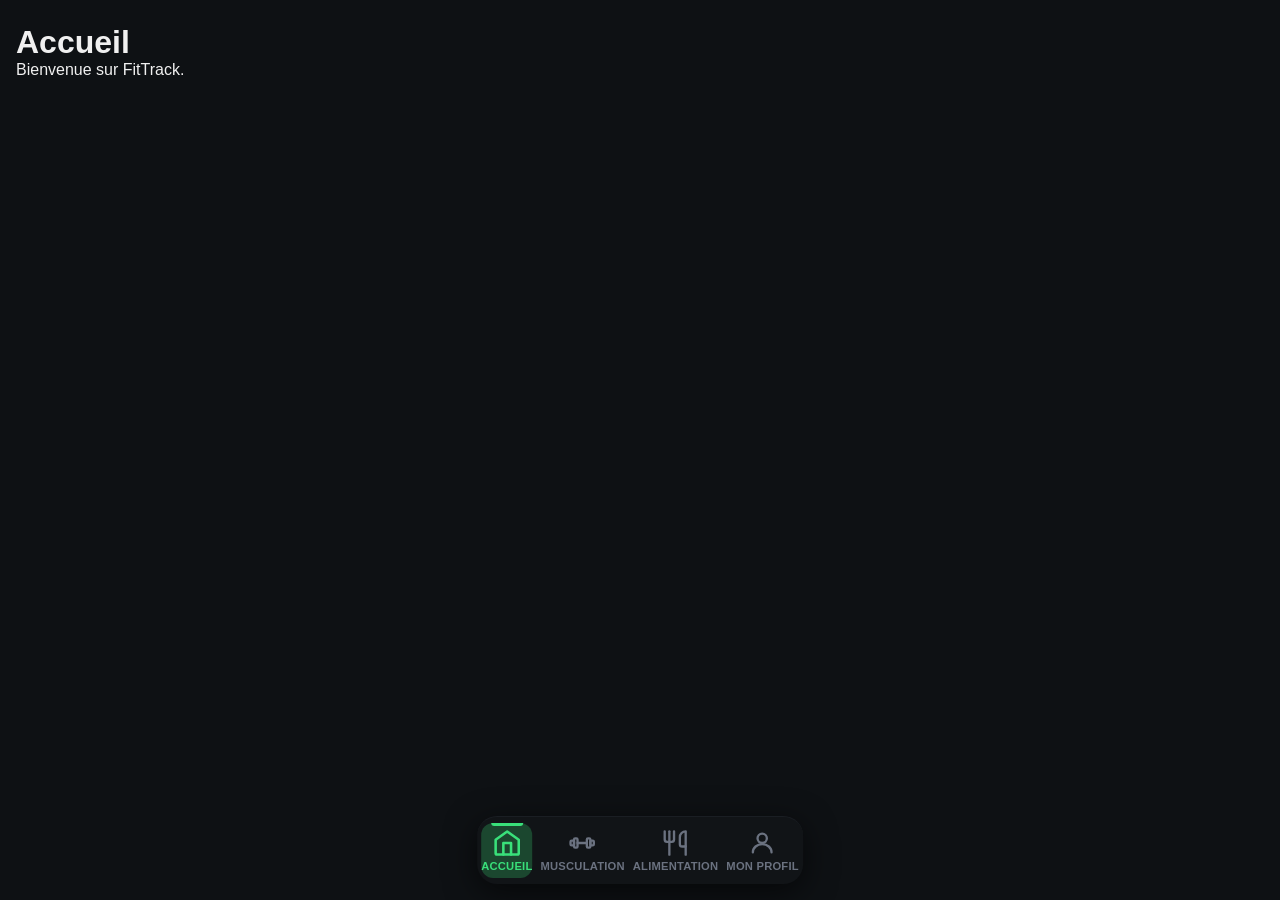
==== index.html @ fcf7e206 "Add files via upload" ====
<!DOCTYPE html>
<html lang="fr">
<head>
  <meta charset="UTF-8">
  <meta name="viewport" content="width=device-width, initial-scale=1.0, user-scalable=no, maximum-scale=1.0">
  <title>FitTrack — Suivi Fitness</title>
  <link rel="stylesheet" href="navbar.css">
</head>
<body>

  <!-- Contenu principal (placeholder) -->
  <main class="main-content">
    <h1>Accueil</h1>
    <p>Bienvenue sur FitTrack.</p>
  </main>

  <!-- ===== NAVBAR FIXE EN BAS ===== -->
  <nav class="bottom-nav" role="navigation" aria-label="Navigation principale">

    <!-- Accueil -->
    <a href="index.html" class="nav-item active" aria-label="Accueil">
      <span class="nav-icon" aria-hidden="true">
        <svg xmlns="http://www.w3.org/2000/svg" viewBox="0 0 24 24" fill="none"
             width="24" height="24"
             stroke="currentColor" stroke-width="2" stroke-linecap="round" stroke-linejoin="round">
          <path d="M3 9.5L12 3l9 6.5V20a1 1 0 0 1-1 1H4a1 1 0 0 1-1-1V9.5z"/>
          <polyline points="9 21 9 12 15 12 15 21"/>
        </svg>
      </span>
      <span class="nav-label">Accueil</span>
    </a>

    <!-- Musculation -->
    <a href="musculation.html" class="nav-item" aria-label="Musculation">
      <span class="nav-icon" aria-hidden="true">
        <svg xmlns="http://www.w3.org/2000/svg" viewBox="0 0 24 24" fill="none"
             width="24" height="24"
             stroke="currentColor" stroke-width="2" stroke-linecap="round" stroke-linejoin="round">
          <rect x="2"  y="10" width="3" height="4" rx="1"/>
          <rect x="19" y="10" width="3" height="4" rx="1"/>
          <rect x="5"  y="8"  width="3" height="8" rx="1"/>
          <rect x="16" y="8"  width="3" height="8" rx="1"/>
          <line x1="8" y1="12" x2="16" y2="12"/>
        </svg>
      </span>
      <span class="nav-label">Musculation</span>
    </a>

    <!-- Alimentation -->
    <a href="alimentation/alimentation.html" class="nav-item" aria-label="Alimentation">
      <span class="nav-icon" aria-hidden="true">
        <svg xmlns="http://www.w3.org/2000/svg" viewBox="0 0 24 24" fill="none"
             width="24" height="24"
             stroke="currentColor" stroke-width="2" stroke-linecap="round" stroke-linejoin="round">
          <path d="M3 2v7c0 1.1.9 2 2 2h4a2 2 0 0 0 2-2V2"/>
          <path d="M7 2v20"/>
          <path d="M21 15V2a5 5 0 0 0-5 5v6c0 1.1.9 2 2 2h3"/>
          <line x1="21" y1="15" x2="21" y2="22"/>
        </svg>
      </span>
      <span class="nav-label">Alimentation</span>
    </a>

    <!-- Mon profil -->
    <a href="profil.html" class="nav-item" aria-label="Mon profil">
      <span class="nav-icon" aria-hidden="true">
        <svg xmlns="http://www.w3.org/2000/svg" viewBox="0 0 24 24" fill="none"
             width="24" height="24"
             stroke="currentColor" stroke-width="2" stroke-linecap="round" stroke-linejoin="round">
          <circle cx="12" cy="8" r="4"/>
          <path d="M4 20c0-4 3.6-7 8-7s8 3 8 7"/>
        </svg>
      </span>
      <span class="nav-label">Mon profil</span>
    </a>

  </nav>
  <!-- ===== FIN NAVBAR ===== -->

</body>
</html>
---- navbar.css ----
/* ============================================================
   FITTRACK — NAVBAR FIXE BAS
   Mobile First | HTML5 + CSS3 uniquement
   ============================================================ */

/* === Variables de design fitness === */
:root {
  --bg-nav:       #111417;        /* fond navbar : noir charbon          */
  --bg-nav-top:   #1a1e23;        /* liseré supérieur légèrement plus clair */
  --accent:       #39e07a;        /* vert dynamique fitness               */
  --accent-glow:  rgba(57, 224, 122, 0.25); /* halo couleur active       */
  --text-idle:    #6b7280;        /* icône / texte inactif                */
  --text-active:  #ffffff;        /* texte état actif                     */
  --nav-height:   68px;           /* hauteur confortable pour le doigt    */
  --radius-nav:   16px 16px 0 0;  /* coins arrondis en haut de la navbar  */
  --transition:   0.2s ease;
}

/* === Reset minimal === */
*, *::before, *::after {
  box-sizing: border-box;
  margin: 0;
  padding: 0;
}

/* === Bloquer le zoom double-tap iOS (Safari + PWA) === */
html {
  touch-action: manipulation;
}
body {
  touch-action: manipulation;
}

/* === Body : padding-bottom pour ne pas masquer le contenu === */
body {
  font-family: -apple-system, BlinkMacSystemFont, "Segoe UI", Roboto, sans-serif;
  background: #0e1114;
  color: #f0f0f0;
  /* On réserve l'espace de la navbar en bas */
  padding-bottom: var(--nav-height);
  min-height: 100vh;
}

/* === Contenu principal (placeholder) === */
.main-content {
  padding: 1.5rem 1rem;
}

/* ============================================================
   NAVBAR
   ============================================================ */
.bottom-nav {
  /* Positionnement fixe en bas */
  position: fixed;
  bottom: 0;
  left: 0;
  right: 0;
  z-index: 1000;

  /* Dimensions et forme */
  height: var(--nav-height);
  border-radius: var(--radius-nav);

  /* Fond et bordure supérieure subtile */
  background-color: var(--bg-nav);
  border-top: 1px solid var(--bg-nav-top);

  /* Ombre portée vers le haut pour effet "flottant" */
  box-shadow: 0 -4px 20px rgba(0, 0, 0, 0.55);

  /* Disposition des boutons */
  display: flex;
  align-items: stretch;
}

/* ============================================================
   ITEM DE NAVIGATION
   ============================================================ */
.nav-item {
  /* Chaque bouton occupe 1/4 de la largeur */
  flex: 1;

  /* Disposition verticale icône + texte */
  display: flex;
  flex-direction: column;
  align-items: center;
  justify-content: center;
  gap: 4px;

  /* Couleur par défaut (inactif) */
  color: var(--text-idle);
  text-decoration: none;

  /* Arrondi léger pour l'effet "app" */
  border-radius: 12px;
  margin: 6px 4px;

  /* Transition fluide */
  transition: color var(--transition), background-color var(--transition);

  /* Curseur pointeur */
  cursor: pointer;

  /* Empêche la sélection de texte au tap */
  user-select: none;
  -webkit-tap-highlight-color: transparent;
}

/* --- Icône SVG --- */
.nav-icon {
  display: flex;
  align-items: center;
  justify-content: center;
  width: 26px;
  height: 26px;
  transition: transform var(--transition);
}

.nav-icon svg {
  width: 100%;
  height: 100%;
}

/* --- Label texte --- */
.nav-label {
  font-size: 0.65rem;       /* petite taille lisible sur mobile */
  font-weight: 600;
  letter-spacing: 0.02em;
  text-transform: uppercase;
  line-height: 1;
  white-space: nowrap;
}

/* ============================================================
   ÉTAT HOVER (desktop)
   ============================================================ */
.nav-item:hover {
  color: #c8fad9;                              /* vert clair doux         */
  background-color: rgba(57, 224, 122, 0.08); /* halo très discret        */
}

.nav-item:hover .nav-icon {
  transform: translateY(-2px);                 /* légère montée de l'icône */
}

/* ============================================================
   ÉTAT ACTIF (.active)
   Ajouter manuellement sur chaque page ou via JS si besoin
   ============================================================ */
.nav-item.active {
  color: var(--accent);                        /* vert accent vif          */
  background-color: var(--accent-glow);        /* halo coloré              */
}

/* Trait indicateur en haut du bouton actif */
.nav-item.active::before {
  content: "";
  position: absolute;
  top: 0;
  left: 50%;
  transform: translateX(-50%);
  width: 32px;
  height: 3px;
  background: var(--accent);
  border-radius: 0 0 4px 4px;
}

/* On positionne le parent en relative pour ::before */
.bottom-nav {
  position: fixed; /* déjà défini, mais nécessaire pour les enfants */
}

.nav-item {
  position: relative; /* contexte pour le trait ::before */
}

.nav-item.active .nav-icon {
  transform: scale(1.1);                       /* icône légèrement agrandie */
}

/* ============================================================
   RESPONSIVE — Desktop (≥ 768px)
   ============================================================ */
@media (min-width: 768px) {

  /* Centrer la navbar et lui donner une largeur max */
  .bottom-nav {
    max-width: 480px;
    left: 50%;
    right: auto;
    transform: translateX(-50%);

    /* Coins arrondis tout autour sur desktop */
    border-radius: 20px;
    bottom: 16px;

    /* Ombre plus marquée pour l'effet flottant */
    box-shadow: 0 8px 32px rgba(0, 0, 0, 0.6);
  }

  /* Labels légèrement plus grands */
  .nav-label {
    font-size: 0.7rem;
  }

  /* Icônes un peu plus grandes */
  .nav-icon {
    width: 28px;
    height: 28px;
  }

  /* Padding-bottom ajusté pour le desktop */
  body {
    padding-bottom: calc(var(--nav-height) + 24px);
  }
}
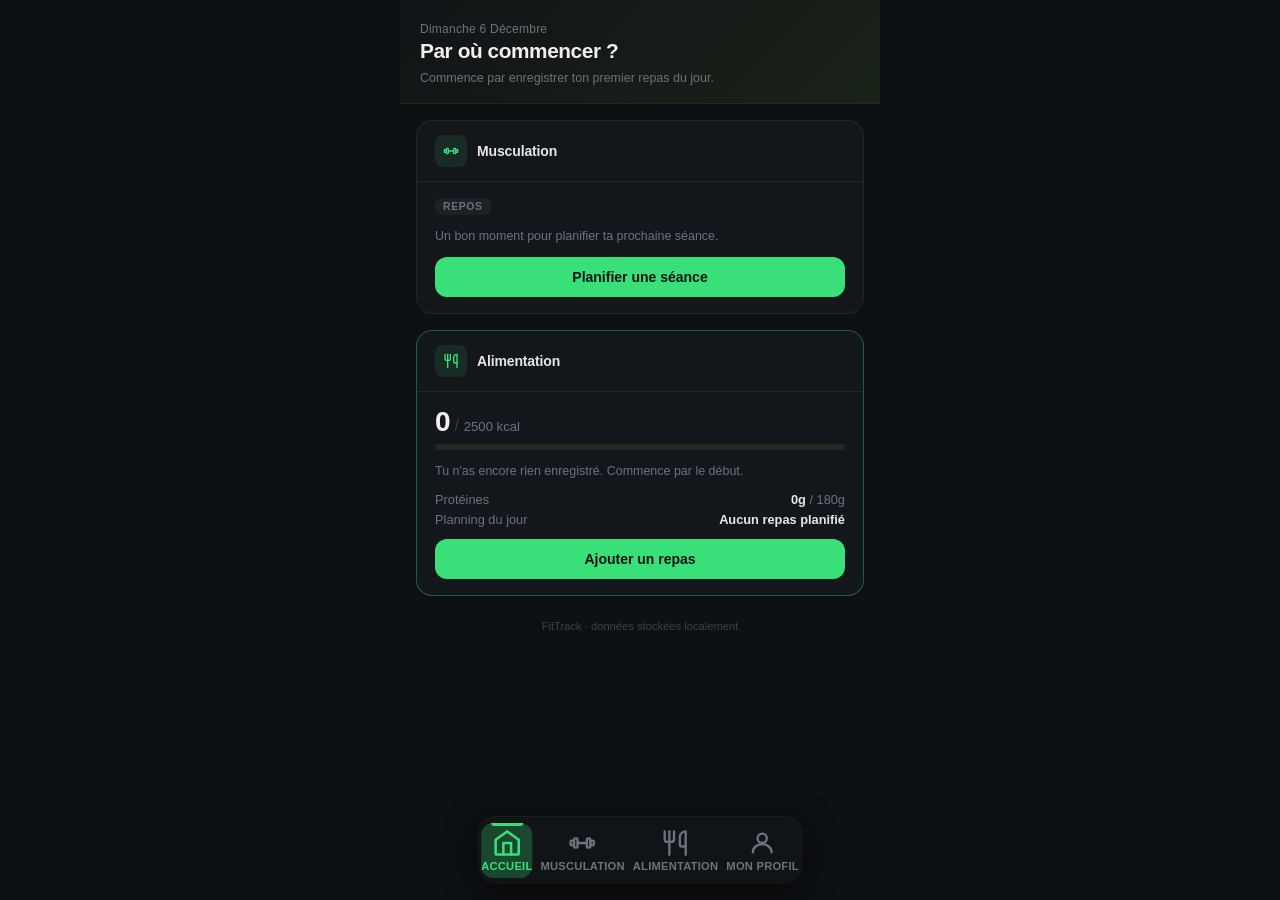
==== commit 324ab72e: "Add files via upload" ====
--- a/index.html
+++ b/index.html
@@ -3,21 +3,69 @@
 <head>
   <meta charset="UTF-8">
   <meta name="viewport" content="width=device-width, initial-scale=1.0, user-scalable=no, maximum-scale=1.0">
-  <title>FitTrack — Suivi Fitness</title>
+  <title>FitTrack — Accueil</title>
   <link rel="stylesheet" href="navbar.css">
+  <link rel="stylesheet" href="index.css">
 </head>
 <body>
 
-  <!-- Contenu principal (placeholder) -->
-  <main class="main-content">
-    <h1>Accueil</h1>
-    <p>Bienvenue sur FitTrack.</p>
+  <!-- ===== EN-TÊTE SALUTATION ===== -->
+  <header class="home-header">
+    <p id="home-date" class="home-header__date"></p>
+    <p id="home-message" class="home-header__message">Chargement…</p>
+    <p id="home-hint" class="home-header__hint"></p>
+  </header>
+
+  <!-- ===== CONTENU PRINCIPAL ===== -->
+  <main class="home-main">
+
+    <!-- ─── Bloc Musculation ─── -->
+    <section class="home-card" id="home-muscu-card" aria-label="Musculation">
+      <div class="home-card__head">
+        <span class="home-card__head-icon" aria-hidden="true">
+          <svg xmlns="http://www.w3.org/2000/svg" viewBox="0 0 24 24" fill="none"
+               stroke="currentColor" stroke-width="2" stroke-linecap="round" stroke-linejoin="round">
+            <rect x="2"  y="10" width="3" height="4" rx="1"/>
+            <rect x="19" y="10" width="3" height="4" rx="1"/>
+            <rect x="5"  y="8"  width="3" height="8" rx="1"/>
+            <rect x="16" y="8"  width="3" height="8" rx="1"/>
+            <line x1="8" y1="12" x2="16" y2="12"/>
+          </svg>
+        </span>
+        <h2 class="home-card__title">Musculation</h2>
+      </div>
+      <div id="home-muscu-block" class="home-card__body">
+        <!-- Rendu par accueil.js -->
+      </div>
+    </section>
+
+    <!-- ─── Bloc Alimentation ─── -->
+    <section class="home-card" id="home-alim-card" aria-label="Alimentation">
+      <div class="home-card__head">
+        <span class="home-card__head-icon" aria-hidden="true">
+          <svg xmlns="http://www.w3.org/2000/svg" viewBox="0 0 24 24" fill="none"
+               stroke="currentColor" stroke-width="2" stroke-linecap="round" stroke-linejoin="round">
+            <path d="M3 2v7c0 1.1.9 2 2 2h4a2 2 0 0 0 2-2V2"/>
+            <path d="M7 2v20"/>
+            <path d="M21 15V2a5 5 0 0 0-5 5v6c0 1.1.9 2 2 2h3"/>
+            <line x1="21" y1="15" x2="21" y2="22"/>
+          </svg>
+        </span>
+        <h2 class="home-card__title">Alimentation</h2>
+      </div>
+      <div id="home-alim-block" class="home-card__body">
+        <!-- Rendu par accueil.js -->
+      </div>
+    </section>
+
+    <!-- ─── Pied de page ─── -->
+    <p class="home-footer">FitTrack · données stockées localement</p>
+
   </main>
 
   <!-- ===== NAVBAR FIXE EN BAS ===== -->
   <nav class="bottom-nav" role="navigation" aria-label="Navigation principale">
 
-    <!-- Accueil -->
     <a href="index.html" class="nav-item active" aria-label="Accueil">
       <span class="nav-icon" aria-hidden="true">
         <svg xmlns="http://www.w3.org/2000/svg" viewBox="0 0 24 24" fill="none"
@@ -30,7 +78,6 @@
       <span class="nav-label">Accueil</span>
     </a>
 
-    <!-- Musculation -->
     <a href="musculation.html" class="nav-item" aria-label="Musculation">
       <span class="nav-icon" aria-hidden="true">
         <svg xmlns="http://www.w3.org/2000/svg" viewBox="0 0 24 24" fill="none"
@@ -46,7 +93,6 @@
       <span class="nav-label">Musculation</span>
     </a>
 
-    <!-- Alimentation -->
     <a href="alimentation/alimentation.html" class="nav-item" aria-label="Alimentation">
       <span class="nav-icon" aria-hidden="true">
         <svg xmlns="http://www.w3.org/2000/svg" viewBox="0 0 24 24" fill="none"
@@ -61,7 +107,6 @@
       <span class="nav-label">Alimentation</span>
     </a>
 
-    <!-- Mon profil -->
     <a href="profil.html" class="nav-item" aria-label="Mon profil">
       <span class="nav-icon" aria-hidden="true">
         <svg xmlns="http://www.w3.org/2000/svg" viewBox="0 0 24 24" fill="none"
@@ -75,7 +120,8 @@
     </a>
 
   </nav>
-  <!-- ===== FIN NAVBAR ===== -->
 
+  <script src="js/data.js"></script>
+  <script src="js/accueil.js"></script>
 </body>
 </html>
--- a/index.css
+++ b/index.css
@@ -0,0 +1,324 @@
+/* ============================================================
+   FITTRACK — PAGE ACCUEIL (tableau de bord journalier)
+   Mobile First | Vanilla CSS
+   ============================================================ */
+
+body {
+  max-width: 480px;
+  margin-left: auto;
+  margin-right: auto;
+}
+
+/* ============================================================
+   EN-TÊTE SALUTATION
+   ============================================================ */
+.home-header {
+  padding: 1.375rem 1.25rem 1rem;
+  background: linear-gradient(135deg, #111417 0%, #1a2318 100%);
+  border-bottom: 1px solid #1f2a22;
+}
+
+.home-header__date {
+  font-size: 0.75rem;
+  color: #6b7280;
+  text-transform: capitalize;
+  letter-spacing: 0.02em;
+}
+
+.home-header__message {
+  font-size: 1.3rem;
+  font-weight: 700;
+  color: #f0f0f0;
+  margin-top: 0.2rem;
+  letter-spacing: -0.02em;
+  line-height: 1.2;
+}
+
+.home-header__hint {
+  font-size: 0.78rem;
+  color: #6b7280;
+  margin-top: 0.3rem;
+  line-height: 1.45;
+}
+
+/* ============================================================
+   CONTENU PRINCIPAL
+   ============================================================ */
+.home-main {
+  display: flex;
+  flex-direction: column;
+  gap: 1rem;
+  padding: 1rem;
+}
+
+/* ============================================================
+   CARTES
+   ============================================================ */
+.home-card {
+  background: #13171b;
+  border: 1px solid #1f2a22;
+  border-radius: 16px;
+  overflow: hidden;
+  transition: border-color 0.2s ease;
+}
+
+/* Carte prioritaire du jour — légère bordure accent */
+.home-card--priority {
+  border-color: rgba(57, 224, 122, 0.35);
+}
+
+.home-card__head {
+  display: flex;
+  align-items: center;
+  gap: 0.625rem;
+  padding: 0.875rem 1.125rem;
+  border-bottom: 1px solid #1f2a22;
+}
+
+.home-card__head-icon {
+  display: flex;
+  align-items: center;
+  justify-content: center;
+  width: 32px;
+  height: 32px;
+  background: rgba(57, 224, 122, 0.1);
+  border-radius: 8px;
+  color: #39e07a;
+  flex-shrink: 0;
+}
+
+.home-card__head-icon svg {
+  width: 16px;
+  height: 16px;
+}
+
+.home-card__title {
+  font-size: 0.875rem;
+  font-weight: 700;
+  color: #e5e7eb;
+  letter-spacing: -0.01em;
+}
+
+.home-card__body {
+  padding: 1rem 1.125rem;
+  display: flex;
+  flex-direction: column;
+  gap: 0.75rem;
+}
+
+/* ============================================================
+   BADGES STATUT
+   ============================================================ */
+.home-card__status {
+  display: inline-flex;
+  align-items: center;
+  gap: 0.35rem;
+  font-size: 0.65rem;
+  font-weight: 700;
+  padding: 3px 8px;
+  border-radius: 6px;
+  text-transform: uppercase;
+  letter-spacing: 0.06em;
+  width: fit-content;
+}
+
+.home-card__status--planned {
+  background: rgba(251, 191, 36, 0.12);
+  color: #fbbf24;
+}
+
+.home-card__status--active {
+  background: rgba(57, 224, 122, 0.15);
+  color: #39e07a;
+}
+
+.home-card__status-dot {
+  display: inline-block;
+  width: 6px;
+  height: 6px;
+  border-radius: 50%;
+  background: #39e07a;
+  animation: pulse-dot 1.2s ease-in-out infinite;
+}
+
+@keyframes pulse-dot {
+  0%, 100% { opacity: 1; }
+  50%       { opacity: 0.35; }
+}
+
+.home-card__status--done {
+  background: rgba(57, 224, 122, 0.1);
+  color: #39e07a;
+}
+
+.home-card__status--rest {
+  background: rgba(107, 114, 128, 0.1);
+  color: #6b7280;
+}
+
+/* ============================================================
+   TEXTE INFO (nom séance, etc.)
+   ============================================================ */
+.home-card__info {
+  font-size: 0.9rem;
+  font-weight: 600;
+  color: #e5e7eb;
+  line-height: 1.3;
+}
+
+.home-card__info--secondary {
+  font-size: 0.8rem;
+  font-weight: 400;
+  color: #6b7280;
+}
+
+/* Texte coach — discret, sous le badge ou l'info principale */
+.home-card__coach {
+  font-size: 0.78rem;
+  color: #6b7280;
+  line-height: 1.45;
+}
+
+/* ============================================================
+   BOUTONS
+   ============================================================ */
+.home-btn {
+  display: flex;
+  align-items: center;
+  justify-content: center;
+  gap: 0.5rem;
+  width: 100%;
+  padding: 0.75rem 1rem;
+  border: none;
+  border-radius: 12px;
+  font-size: 0.875rem;
+  font-weight: 600;
+  cursor: pointer;
+  text-decoration: none;
+  text-align: center;
+  transition: opacity 0.15s ease, transform 0.1s ease;
+  -webkit-tap-highlight-color: transparent;
+  font-family: inherit;
+  box-sizing: border-box;
+}
+
+.home-btn:active {
+  transform: scale(0.97);
+}
+
+.home-btn--primary {
+  background: #39e07a;
+  color: #0e1114;
+}
+
+.home-btn--primary:hover {
+  opacity: 0.88;
+}
+
+.home-btn--ghost {
+  background: transparent;
+  color: #6b7280;
+  border: 1px solid #1f2a22;
+  font-size: 0.8rem;
+  font-weight: 500;
+  padding: 0.6rem 1rem;
+}
+
+.home-btn--ghost:hover {
+  color: #e5e7eb;
+  border-color: #374151;
+}
+
+/* ============================================================
+   BLOC ALIMENTATION — calories + barre
+   ============================================================ */
+.home-alim-macro {
+  display: flex;
+  flex-direction: column;
+  gap: 0.5rem;
+}
+
+.home-alim-macro__main {
+  display: flex;
+  align-items: baseline;
+  gap: 0.3rem;
+}
+
+.home-alim-macro__val {
+  font-size: 1.75rem;
+  font-weight: 800;
+  color: #f0f0f0;
+  letter-spacing: -0.03em;
+  line-height: 1;
+}
+
+.home-alim-macro__sep {
+  font-size: 1rem;
+  color: #374151;
+  font-weight: 400;
+}
+
+.home-alim-macro__goal {
+  font-size: 0.82rem;
+  color: #6b7280;
+  font-weight: 500;
+}
+
+.home-alim-bar {
+  height: 6px;
+  background: #1f2a22;
+  border-radius: 3px;
+  overflow: hidden;
+}
+
+.home-alim-bar__fill {
+  height: 100%;
+  background: #39e07a;
+  border-radius: 3px;
+  transition: width 0.45s ease;
+  min-width: 0;
+}
+
+.home-alim-bar__fill--over {
+  background: #f87171;
+}
+
+/* ============================================================
+   BLOC ALIMENTATION — macros secondaires
+   ============================================================ */
+.home-alim-secondary {
+  display: flex;
+  flex-direction: column;
+  gap: 0.3rem;
+}
+
+.home-alim-secondary__item {
+  display: flex;
+  align-items: center;
+  justify-content: space-between;
+  font-size: 0.8rem;
+}
+
+.home-alim-secondary__label {
+  color: #6b7280;
+}
+
+.home-alim-secondary__val {
+  color: #e5e7eb;
+  font-weight: 600;
+}
+
+.home-alim-secondary__goal {
+  color: #6b7280;
+  font-weight: 400;
+}
+
+/* ============================================================
+   SECTION INFO APP (bas de page)
+   ============================================================ */
+.home-footer {
+  text-align: center;
+  padding: 0.5rem 0 0.25rem;
+  font-size: 0.7rem;
+  color: #374151;
+}
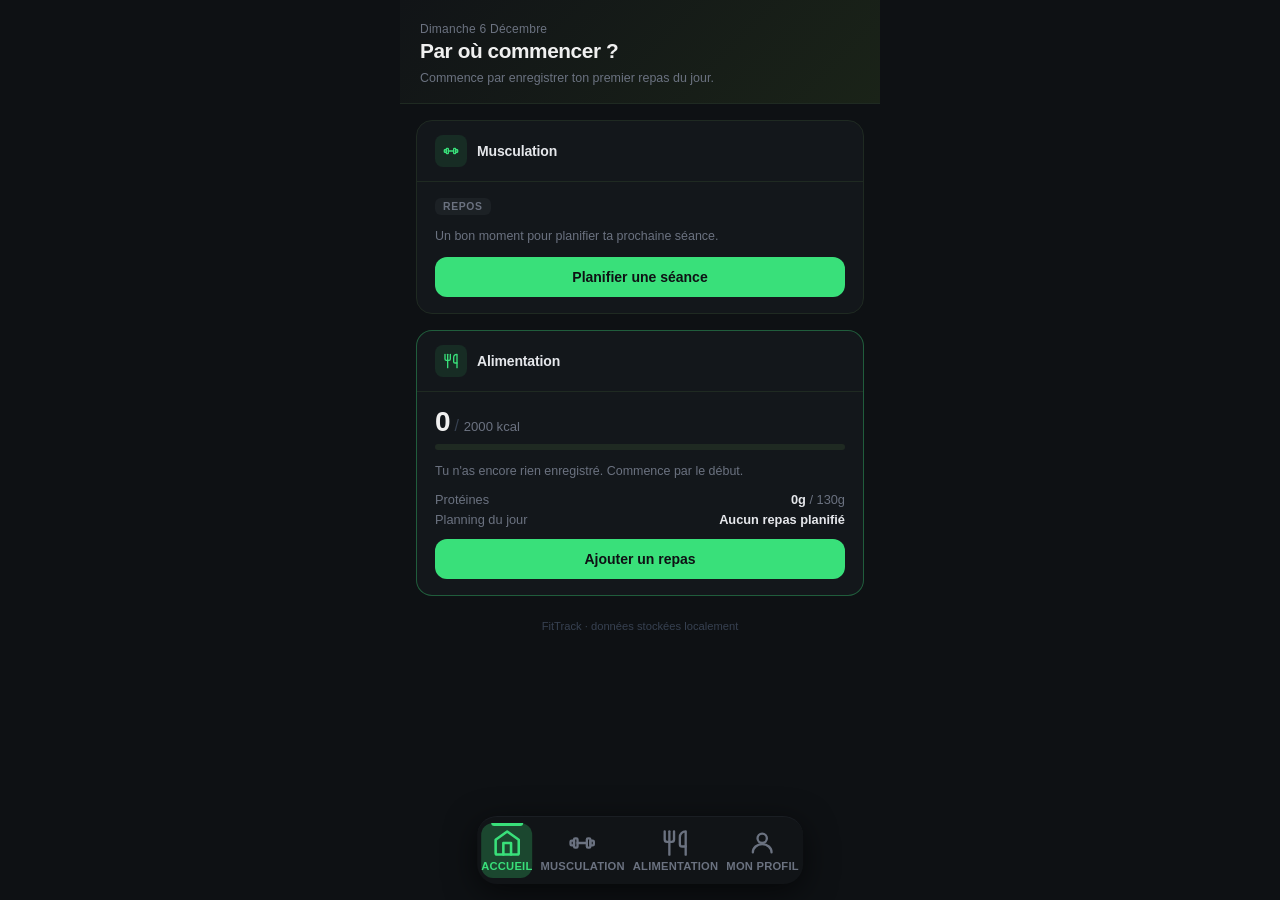
==== commit d6258a66: "Add files via upload" ====
--- a/index.html
+++ b/index.html
@@ -54,6 +54,27 @@
         <h2 class="home-card__title">Alimentation</h2>
       </div>
       <div id="home-alim-block" class="home-card__body">
+        <!-- Rendu par accueil.js -->
+      </div>
+    </section>
+
+    <!-- ─── Bloc Objectif (rendu seulement si profil configuré) ─── -->
+    <section class="home-card" id="home-objectif-card" aria-label="Mon objectif" hidden>
+      <div class="home-card__head">
+        <span class="home-card__head-icon" aria-hidden="true">
+          <svg xmlns="http://www.w3.org/2000/svg" viewBox="0 0 24 24" fill="none"
+               stroke="currentColor" stroke-width="2" stroke-linecap="round" stroke-linejoin="round">
+            <circle cx="12" cy="12" r="10"/>
+            <circle cx="12" cy="12" r="3"/>
+            <line x1="12" y1="2"  x2="12" y2="5"/>
+            <line x1="12" y1="19" x2="12" y2="22"/>
+            <line x1="2"  y1="12" x2="5"  y2="12"/>
+            <line x1="19" y1="12" x2="22" y2="12"/>
+          </svg>
+        </span>
+        <h2 class="home-card__title">Mon objectif</h2>
+      </div>
+      <div id="home-objectif-block" class="home-card__body">
         <!-- Rendu par accueil.js -->
       </div>
     </section>
--- a/index.css
+++ b/index.css
@@ -314,6 +314,96 @@
 }
 
 /* ============================================================
+   BLOC OBJECTIF — poids projeté + barre période + macros
+   ============================================================ */
+
+/* Poids initial → poids cible */
+.home-objectif-poids {
+  display: flex;
+  align-items: center;
+  gap: 0.5rem;
+}
+
+.home-objectif-poids__now {
+  font-size: 1.3rem;
+  font-weight: 800;
+  color: #f0f0f0;
+  letter-spacing: -0.02em;
+}
+
+.home-objectif-poids__sep {
+  font-size: 1rem;
+  color: #374151;
+}
+
+.home-objectif-poids__target {
+  font-size: 1.1rem;
+  font-weight: 700;
+  color: #39e07a;
+  letter-spacing: -0.02em;
+}
+
+/* Barre de progression temporelle */
+.home-objectif-period {
+  display: flex;
+  flex-direction: column;
+  gap: 0.35rem;
+}
+
+.home-objectif-period__bar {
+  height: 5px;
+  background: #1f2a22;
+  border-radius: 3px;
+  overflow: hidden;
+}
+
+.home-objectif-period__fill {
+  height: 100%;
+  background: #39e07a;
+  border-radius: 3px;
+  transition: width 0.4s ease;
+  min-width: 0;
+}
+
+.home-objectif-period__labels {
+  display: flex;
+  justify-content: space-between;
+  font-size: 0.7rem;
+  color: #6b7280;
+}
+
+/* Macros cibles (4 colonnes) */
+.home-objectif-macros {
+  display: grid;
+  grid-template-columns: repeat(4, 1fr);
+  gap: 0.5rem;
+  background: #1a1e23;
+  border-radius: 10px;
+  padding: 0.625rem 0.5rem;
+}
+
+.home-objectif-macro {
+  display: flex;
+  flex-direction: column;
+  align-items: center;
+  gap: 0.15rem;
+}
+
+.home-objectif-macro__val {
+  font-size: 0.9rem;
+  font-weight: 700;
+  color: #e5e7eb;
+  letter-spacing: -0.01em;
+}
+
+.home-objectif-macro__lbl {
+  font-size: 0.6rem;
+  color: #6b7280;
+  text-transform: uppercase;
+  letter-spacing: 0.04em;
+}
+
+/* ============================================================
    SECTION INFO APP (bas de page)
    ============================================================ */
 .home-footer {
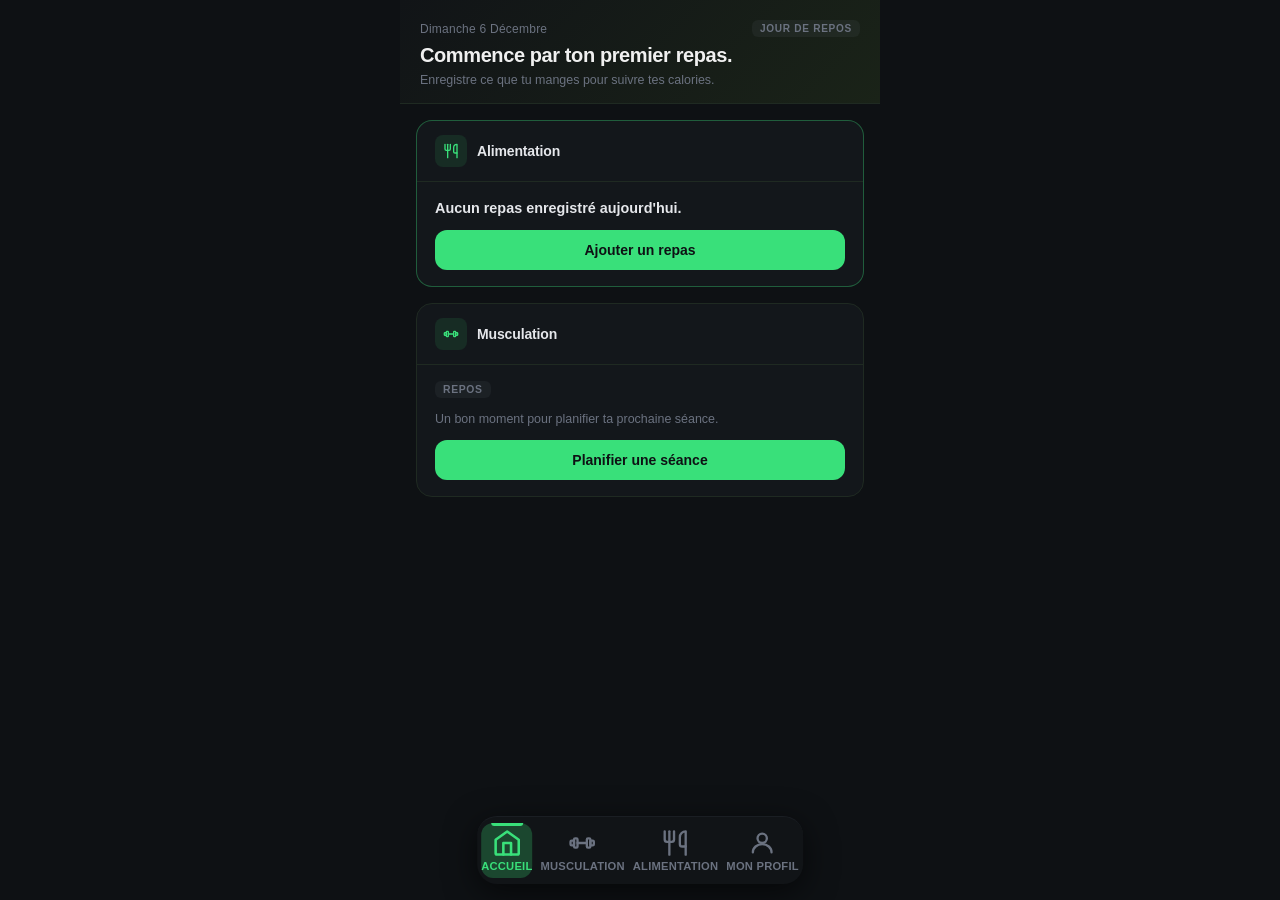
==== commit 3da6f11a: "Add files via upload" ====
--- a/index.html
+++ b/index.html
@@ -9,11 +9,15 @@
 </head>
 <body>
 
-  <!-- ===== EN-TÊTE SALUTATION ===== -->
+  <!-- ===== EN-TÊTE ===== -->
   <header class="home-header">
-    <p id="home-date" class="home-header__date"></p>
+    <div class="home-header__top">
+      <p id="home-date" class="home-header__date"></p>
+      <span id="home-mode-badge" class="home-mode-badge" hidden></span>
+    </div>
     <p id="home-message" class="home-header__message">Chargement…</p>
     <p id="home-hint" class="home-header__hint"></p>
+    <p id="home-goal-strip" class="home-goal-strip" hidden></p>
   </header>
 
   <!-- ===== CONTENU PRINCIPAL ===== -->
@@ -57,30 +61,6 @@
         <!-- Rendu par accueil.js -->
       </div>
     </section>
-
-    <!-- ─── Bloc Objectif (rendu seulement si profil configuré) ─── -->
-    <section class="home-card" id="home-objectif-card" aria-label="Mon objectif" hidden>
-      <div class="home-card__head">
-        <span class="home-card__head-icon" aria-hidden="true">
-          <svg xmlns="http://www.w3.org/2000/svg" viewBox="0 0 24 24" fill="none"
-               stroke="currentColor" stroke-width="2" stroke-linecap="round" stroke-linejoin="round">
-            <circle cx="12" cy="12" r="10"/>
-            <circle cx="12" cy="12" r="3"/>
-            <line x1="12" y1="2"  x2="12" y2="5"/>
-            <line x1="12" y1="19" x2="12" y2="22"/>
-            <line x1="2"  y1="12" x2="5"  y2="12"/>
-            <line x1="19" y1="12" x2="22" y2="12"/>
-          </svg>
-        </span>
-        <h2 class="home-card__title">Mon objectif</h2>
-      </div>
-      <div id="home-objectif-block" class="home-card__body">
-        <!-- Rendu par accueil.js -->
-      </div>
-    </section>
-
-    <!-- ─── Pied de page ─── -->
-    <p class="home-footer">FitTrack · données stockées localement</p>
 
   </main>
 
--- a/index.css
+++ b/index.css
@@ -10,12 +10,23 @@
 }
 
 /* ============================================================
-   EN-TÊTE SALUTATION
+   EN-TÊTE
    ============================================================ */
 .home-header {
-  padding: 1.375rem 1.25rem 1rem;
+  padding: 1.25rem 1.25rem 0.875rem;
   background: linear-gradient(135deg, #111417 0%, #1a2318 100%);
   border-bottom: 1px solid #1f2a22;
+  display: flex;
+  flex-direction: column;
+  gap: 0.25rem;
+}
+
+/* Ligne date + badge de mode */
+.home-header__top {
+  display: flex;
+  align-items: center;
+  justify-content: space-between;
+  gap: 0.5rem;
 }
 
 .home-header__date {
@@ -25,11 +36,43 @@
   letter-spacing: 0.02em;
 }
 
+/* Badge de mode contextuel */
+.home-mode-badge {
+  font-size: 0.63rem;
+  font-weight: 700;
+  text-transform: uppercase;
+  letter-spacing: 0.07em;
+  padding: 3px 8px;
+  border-radius: 6px;
+  white-space: nowrap;
+  flex-shrink: 0;
+}
+
+.home-mode-badge--active {
+  background: rgba(57, 224, 122, 0.15);
+  color: #39e07a;
+}
+
+.home-mode-badge--training {
+  background: rgba(251, 191, 36, 0.12);
+  color: #fbbf24;
+}
+
+.home-mode-badge--done {
+  background: rgba(57, 224, 122, 0.1);
+  color: #39e07a;
+}
+
+.home-mode-badge--rest {
+  background: rgba(107, 114, 128, 0.1);
+  color: #6b7280;
+}
+
 .home-header__message {
-  font-size: 1.3rem;
+  font-size: 1.25rem;
   font-weight: 700;
   color: #f0f0f0;
-  margin-top: 0.2rem;
+  margin-top: 0.1rem;
   letter-spacing: -0.02em;
   line-height: 1.2;
 }
@@ -37,9 +80,18 @@
 .home-header__hint {
   font-size: 0.78rem;
   color: #6b7280;
-  margin-top: 0.3rem;
   line-height: 1.45;
 }
+
+/* Strip objectif discret */
+.home-goal-strip {
+  font-size: 0.7rem;
+  color: #4b5563;
+  margin-top: 0.15rem;
+  line-height: 1.4;
+}
+
+.home-goal-strip[hidden] { display: none; }
 
 /* ============================================================
    CONTENU PRINCIPAL
@@ -49,6 +101,11 @@
   flex-direction: column;
   gap: 1rem;
   padding: 1rem;
+}
+
+/* La carte prioritaire remonte en tête de liste */
+.home-card--first {
+  order: -1;
 }
 
 /* ============================================================
@@ -283,6 +340,22 @@
   background: #f87171;
 }
 
+/* Texte "prochaine étape" — état sans données */
+.home-alim-step {
+  font-size: 0.9rem;
+  font-weight: 600;
+  color: #e5e7eb;
+  line-height: 1.4;
+}
+
+/* Chiffre clé "X kcal restantes" */
+.home-alim-reste {
+  font-size: 1rem;
+  font-weight: 700;
+  color: #39e07a;
+  letter-spacing: -0.01em;
+}
+
 /* ============================================================
    BLOC ALIMENTATION — macros secondaires
    ============================================================ */
@@ -313,102 +386,7 @@
   font-weight: 400;
 }
 
-/* ============================================================
-   BLOC OBJECTIF — poids projeté + barre période + macros
-   ============================================================ */
-
-/* Poids initial → poids cible */
-.home-objectif-poids {
-  display: flex;
-  align-items: center;
-  gap: 0.5rem;
-}
-
-.home-objectif-poids__now {
-  font-size: 1.3rem;
-  font-weight: 800;
-  color: #f0f0f0;
-  letter-spacing: -0.02em;
-}
-
-.home-objectif-poids__sep {
-  font-size: 1rem;
-  color: #374151;
-}
-
-.home-objectif-poids__target {
-  font-size: 1.1rem;
-  font-weight: 700;
-  color: #39e07a;
-  letter-spacing: -0.02em;
-}
-
-/* Barre de progression temporelle */
-.home-objectif-period {
-  display: flex;
-  flex-direction: column;
-  gap: 0.35rem;
-}
-
-.home-objectif-period__bar {
-  height: 5px;
-  background: #1f2a22;
-  border-radius: 3px;
-  overflow: hidden;
-}
-
-.home-objectif-period__fill {
-  height: 100%;
-  background: #39e07a;
-  border-radius: 3px;
-  transition: width 0.4s ease;
-  min-width: 0;
-}
-
-.home-objectif-period__labels {
-  display: flex;
-  justify-content: space-between;
-  font-size: 0.7rem;
-  color: #6b7280;
-}
-
-/* Macros cibles (4 colonnes) */
-.home-objectif-macros {
-  display: grid;
-  grid-template-columns: repeat(4, 1fr);
-  gap: 0.5rem;
-  background: #1a1e23;
-  border-radius: 10px;
-  padding: 0.625rem 0.5rem;
-}
-
-.home-objectif-macro {
-  display: flex;
-  flex-direction: column;
-  align-items: center;
-  gap: 0.15rem;
-}
-
-.home-objectif-macro__val {
-  font-size: 0.9rem;
-  font-weight: 700;
-  color: #e5e7eb;
-  letter-spacing: -0.01em;
-}
-
-.home-objectif-macro__lbl {
-  font-size: 0.6rem;
-  color: #6b7280;
-  text-transform: uppercase;
-  letter-spacing: 0.04em;
-}
-
-/* ============================================================
-   SECTION INFO APP (bas de page)
-   ============================================================ */
-.home-footer {
-  text-align: center;
-  padding: 0.5rem 0 0.25rem;
-  font-size: 0.7rem;
-  color: #374151;
-}
+.home-alim-secondary__val--ok {
+  color: #39e07a;
+}
+
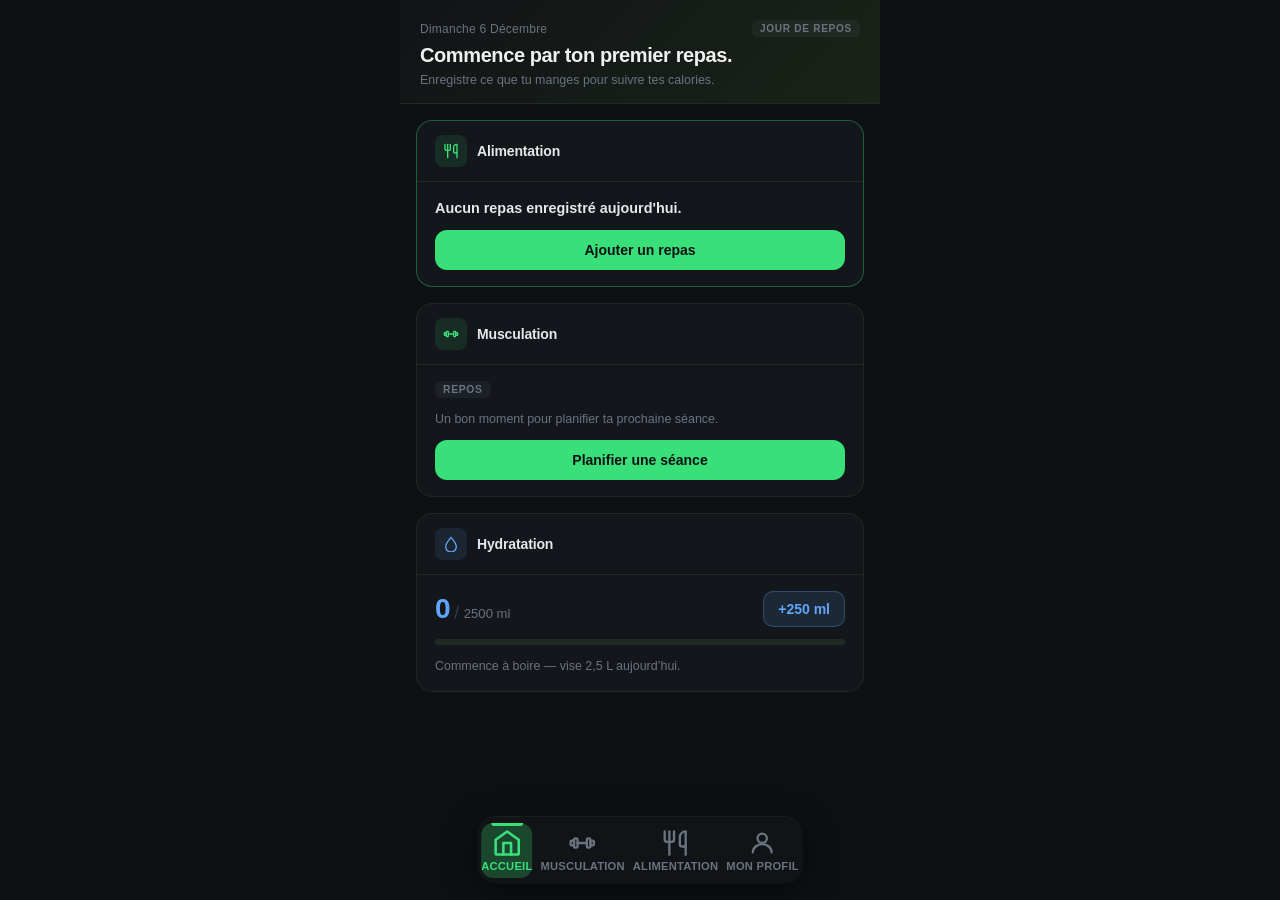
==== commit 2aa2a83f: "Add files via upload" ====
--- a/index.html
+++ b/index.html
@@ -18,6 +18,7 @@
     <p id="home-message" class="home-header__message">Chargement…</p>
     <p id="home-hint" class="home-header__hint"></p>
     <p id="home-goal-strip" class="home-goal-strip" hidden></p>
+    <p id="home-weight-strip" class="home-weight-strip" hidden></p>
   </header>
 
   <!-- ===== CONTENU PRINCIPAL ===== -->
@@ -58,6 +59,22 @@
         <h2 class="home-card__title">Alimentation</h2>
       </div>
       <div id="home-alim-block" class="home-card__body">
+        <!-- Rendu par accueil.js -->
+      </div>
+    </section>
+
+    <!-- ─── Bloc Hydratation ─── -->
+    <section class="home-card" id="home-hydra-card" aria-label="Hydratation">
+      <div class="home-card__head">
+        <span class="home-card__head-icon home-card__head-icon--water" aria-hidden="true">
+          <svg xmlns="http://www.w3.org/2000/svg" viewBox="0 0 24 24" fill="none"
+               stroke="currentColor" stroke-width="2" stroke-linecap="round" stroke-linejoin="round">
+            <path d="M12 2C6 9 4 13 4 16a8 8 0 0 0 16 0c0-3-2-7-8-14z"/>
+          </svg>
+        </span>
+        <h2 class="home-card__title">Hydratation</h2>
+      </div>
+      <div id="home-hydra-block" class="home-card__body">
         <!-- Rendu par accueil.js -->
       </div>
     </section>
--- a/index.css
+++ b/index.css
@@ -92,6 +92,15 @@
 }
 
 .home-goal-strip[hidden] { display: none; }
+
+/* Strip poids + tendance */
+.home-weight-strip {
+  font-size: 0.7rem;
+  color: #4b5563;
+  line-height: 1.4;
+}
+
+.home-weight-strip[hidden] { display: none; }
 
 /* ============================================================
    CONTENU PRINCIPAL
@@ -390,3 +399,83 @@
   color: #39e07a;
 }
 
+/* ============================================================
+   ICÔNE EAU — variante bleue
+   ============================================================ */
+.home-card__head-icon--water {
+  background: rgba(96, 165, 250, 0.1);
+  color: #60a5fa;
+}
+
+/* ============================================================
+   BLOC HYDRATATION
+   ============================================================ */
+.home-hydra-row {
+  display: flex;
+  align-items: center;
+  justify-content: space-between;
+  gap: 0.75rem;
+}
+
+.home-hydra-info {
+  display: flex;
+  align-items: baseline;
+  gap: 0.3rem;
+  flex: 1;
+  min-width: 0;
+}
+
+.home-hydra-val {
+  font-size: 1.75rem;
+  font-weight: 800;
+  color: #60a5fa;
+  letter-spacing: -0.03em;
+  line-height: 1;
+}
+
+.home-hydra-sep {
+  font-size: 1rem;
+  color: #374151;
+  font-weight: 400;
+}
+
+.home-hydra-goal {
+  font-size: 0.82rem;
+  color: #6b7280;
+  font-weight: 500;
+}
+
+.home-hydra-btn {
+  flex-shrink: 0;
+  background: rgba(96, 165, 250, 0.12);
+  color: #60a5fa;
+  border: 1px solid rgba(96, 165, 250, 0.28);
+  border-radius: 10px;
+  padding: 0.55rem 0.875rem;
+  font-size: 0.875rem;
+  font-weight: 700;
+  cursor: pointer;
+  font-family: inherit;
+  transition: opacity 0.15s ease, transform 0.1s ease;
+  -webkit-tap-highlight-color: transparent;
+  white-space: nowrap;
+}
+
+.home-hydra-btn:active {
+  transform: scale(0.95);
+  opacity: 0.75;
+}
+
+.home-hydra-done {
+  font-size: 0.78rem;
+  font-weight: 700;
+  color: #60a5fa;
+  flex-shrink: 0;
+  white-space: nowrap;
+}
+
+/* Barre de progression bleue (eau) */
+.home-alim-bar__fill--water {
+  background: #60a5fa;
+}
+
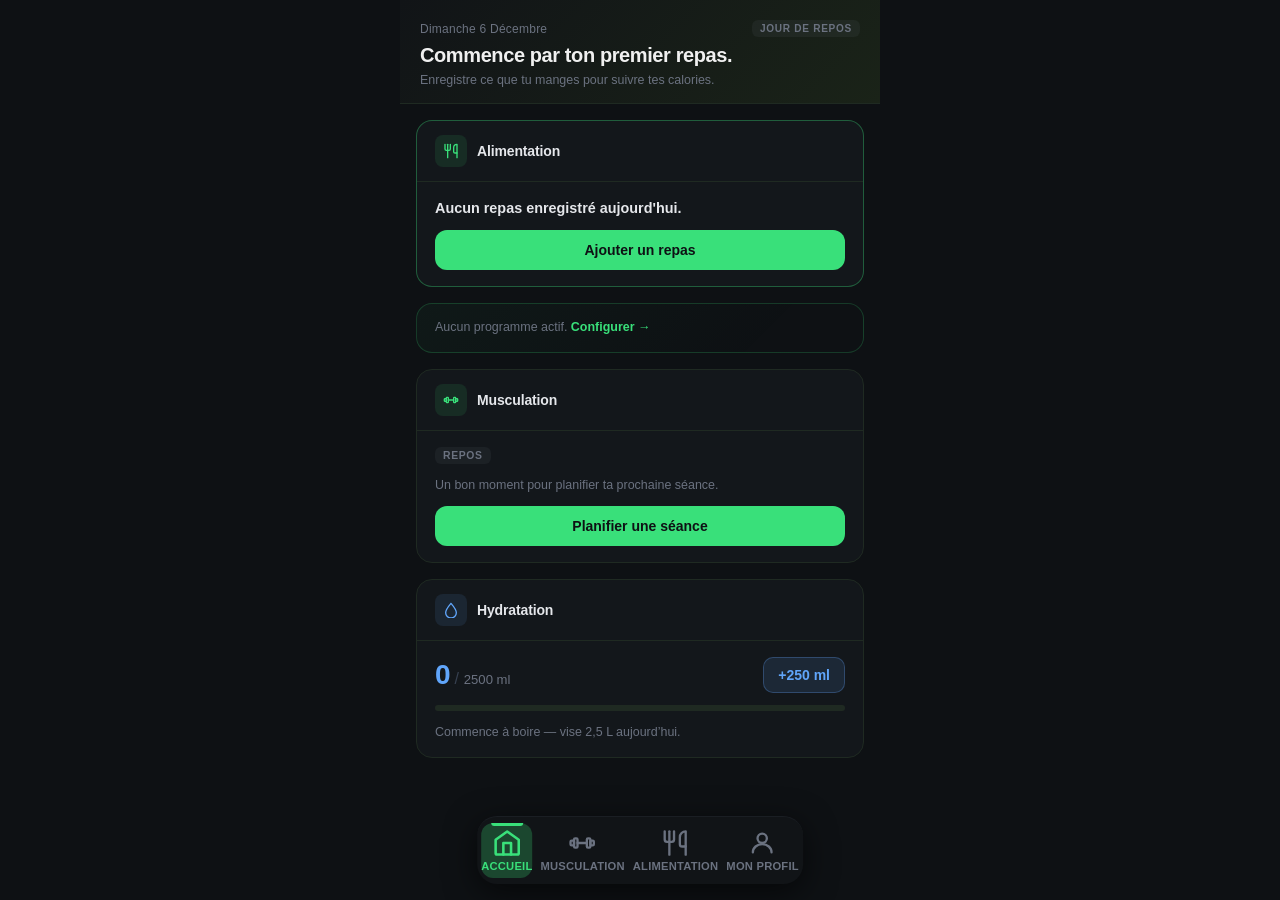
==== commit 636128f3: "Add files via upload" ====
--- a/index.html
+++ b/index.html
@@ -23,6 +23,12 @@
 
   <!-- ===== CONTENU PRINCIPAL ===== -->
   <main class="home-main">
+
+    <!-- ─── Programme actif ─── -->
+    <section class="home-card home-programme-card" id="home-programme-card" hidden
+             aria-label="Programme en cours">
+      <div id="home-programme-block"></div>
+    </section>
 
     <!-- ─── Bloc Musculation ─── -->
     <section class="home-card" id="home-muscu-card" aria-label="Musculation">
--- a/index.css
+++ b/index.css
@@ -479,3 +479,113 @@
   background: #60a5fa;
 }
 
+/* ============================================================
+   BLOC PROGRAMME ACTIF
+   ============================================================ */
+.home-programme-card {
+  border-color: rgba(57, 224, 122, 0.2);
+  background: linear-gradient(135deg, rgba(57,224,122,0.04) 0%, transparent 80%);
+}
+
+#home-programme-block {
+  padding: 0.875rem 1.125rem;
+}
+
+.home-prog-head {
+  display: flex;
+  align-items: flex-start;
+  justify-content: space-between;
+  gap: 0.5rem;
+  margin-bottom: 0.5rem;
+}
+
+.home-prog-name {
+  font-size: 0.85rem;
+  font-weight: 800;
+  color: #f0f0f0;
+  flex: 1;
+  min-width: 0;
+  overflow: hidden;
+  text-overflow: ellipsis;
+  white-space: nowrap;
+}
+
+.home-prog-week-badge {
+  font-size: 0.68rem;
+  font-weight: 700;
+  color: var(--accent);
+  background: rgba(57, 224, 122, 0.1);
+  border: 1px solid rgba(57, 224, 122, 0.25);
+  border-radius: 6px;
+  padding: 2px 7px;
+  white-space: nowrap;
+  flex-shrink: 0;
+}
+
+.home-prog-phase {
+  font-size: 0.78rem;
+  font-weight: 600;
+  color: #e5e7eb;
+  margin-bottom: 0.2rem;
+}
+
+.home-prog-reps {
+  font-size: 0.72rem;
+  color: var(--accent);
+  font-weight: 700;
+  letter-spacing: 0.02em;
+  margin-bottom: 0.75rem;
+}
+
+.home-prog-bar-wrap {
+  background: rgba(255,255,255,0.07);
+  border-radius: 4px;
+  height: 5px;
+  overflow: hidden;
+  margin-bottom: 0.3rem;
+}
+
+.home-prog-bar {
+  height: 100%;
+  background: var(--accent);
+  border-radius: 4px;
+  transition: width 0.4s ease;
+  min-width: 4px;
+}
+
+.home-prog-footer {
+  display: flex;
+  justify-content: space-between;
+  font-size: 0.66rem;
+  color: var(--text-idle);
+}
+
+.home-prog-deload {
+  font-size: 0.78rem;
+  color: #f59e0b;
+  font-weight: 600;
+  padding: 0.5rem 0 0.25rem;
+}
+
+.home-prog-link {
+  display: inline-block;
+  font-size: 0.72rem;
+  color: var(--accent);
+  font-weight: 600;
+  margin-top: 0.5rem;
+  text-decoration: none;
+  opacity: 0.8;
+}
+
+.home-prog-empty {
+  font-size: 0.78rem;
+  color: var(--text-idle);
+  padding: 0.125rem 0 0.25rem;
+}
+
+.home-prog-empty a {
+  color: var(--accent);
+  text-decoration: none;
+  font-weight: 600;
+}
+
